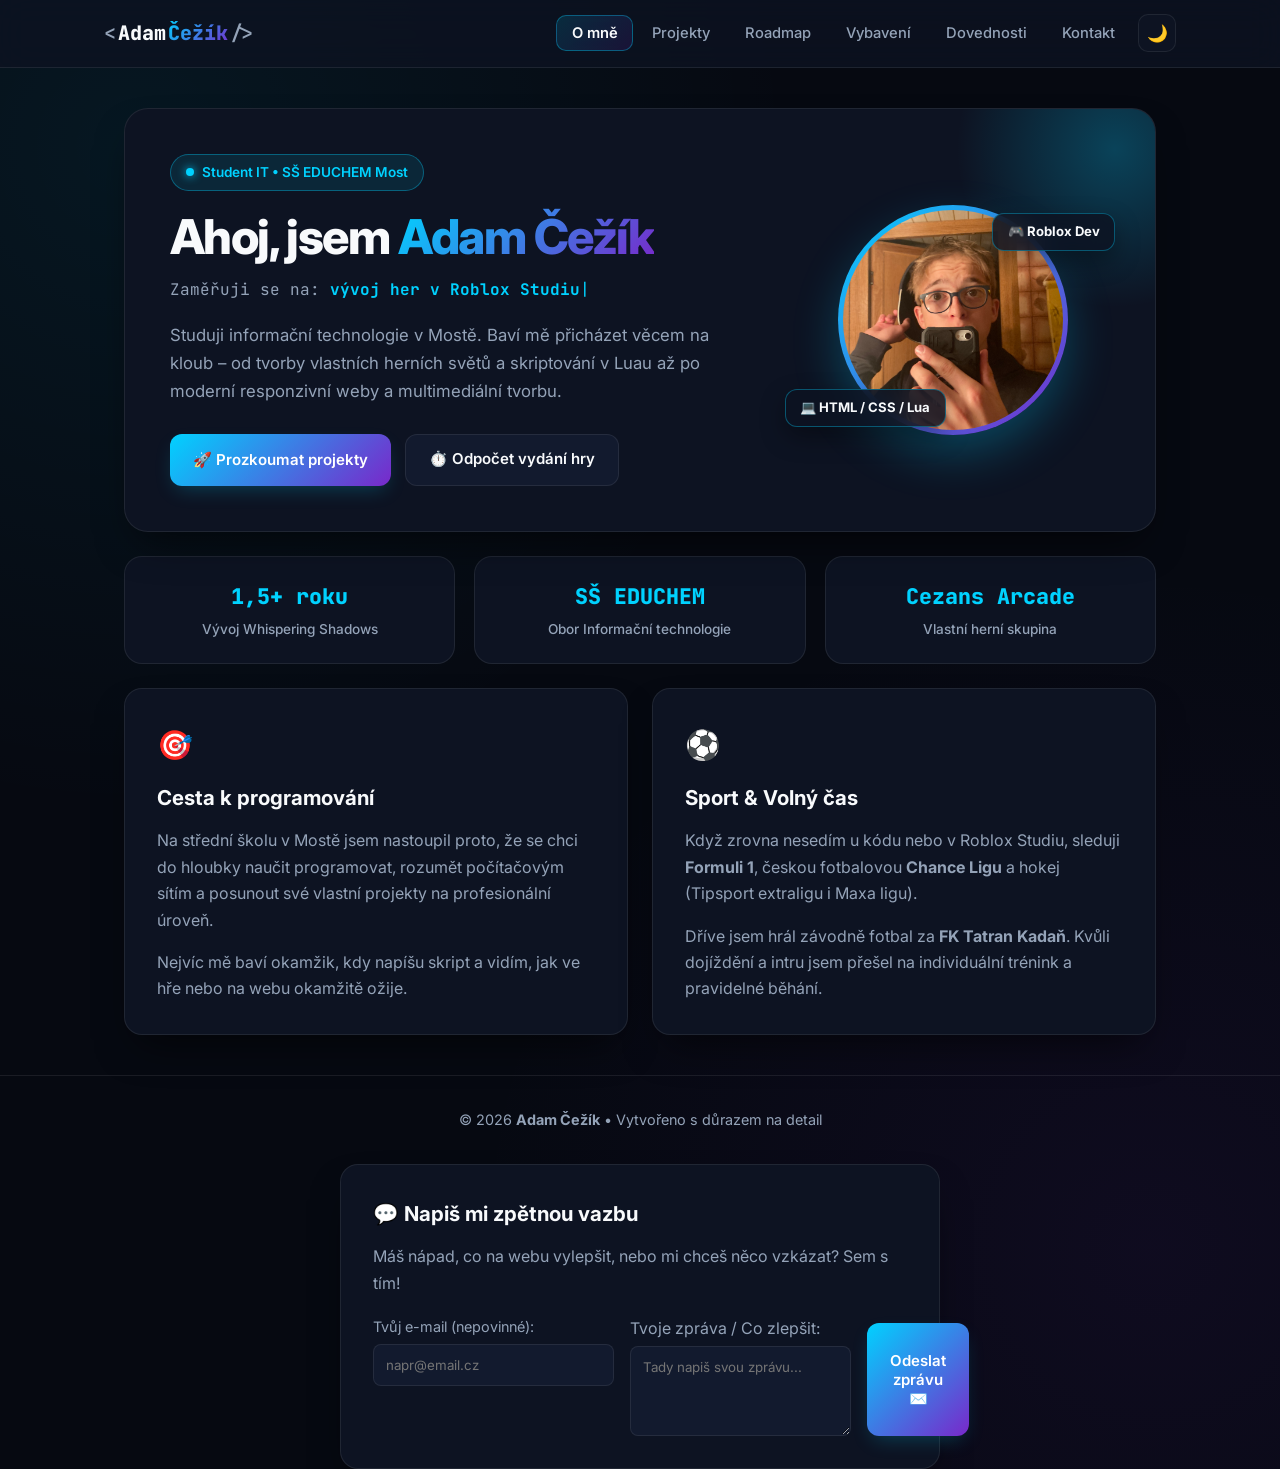
==== index.html @ 4f50b1b7 "nové odkazy v kontakt.html" ====
<!DOCTYPE html>
<html lang="cs">
<head>
    <meta charset="UTF-8">
    <meta name="viewport" content="width=device-width, initial-scale=1.0">
    <title>Adam Čežík | IT & Game Dev Portfolio</title>
    <link rel="stylesheet" href="css/style.css">
</head>
<body data-theme="dark">

    <!-- HORNÍ NAVIGACE -->
    <header class="site-header">
        <div class="nav-container">
            <a href="#" class="brand-logo" onclick="switchTab(event, 'o-mne')">
                <span class="logo-bracket">&lt;</span>Adam<span>Čežík</span><span class="logo-bracket">/&gt;</span>
            </a>

            <div class="nav-controls">
                <ul class="nav-menu" id="navMenu">
                    <li><button class="nav-btn active" onclick="switchTab(event, 'o-mne')">O mně</button></li>
                    <li><button class="nav-btn" onclick="switchTab(event, 'projekty')">Projekty</button></li>
                    <li><button class="nav-btn" onclick="switchTab(event, 'roadmap')">Roadmap</button></li>
                    <li><button class="nav-btn" onclick="switchTab(event, 'vybaveni')">Vybavení</button></li>
                    <li><button class="nav-btn" onclick="switchTab(event, 'co-umim')">Dovednosti</button></li>
                    <li><button class="nav-btn" onclick="switchTab(event, 'kontakt')">Kontakt</button></li>
                </ul>

                <button class="icon-btn" id="themeBtn" onclick="toggleTheme()" title="Přepnout tmavý/světlý režim" aria-label="Přepnout vzhled">🌙</button>
                <button class="icon-btn burger-btn" id="burgerBtn" onclick="toggleMenu()" aria-label="Menu">
                    <span></span>
                    <span></span>
                    <span></span>
                </button>
            </div>
        </div>
    </header>

    <main class="main-wrapper">

        <!-- ==========================================================
             1. ZÁLOŽKA: O MNĚ (HERO + STATISTIKY + BENTO KARTY)
             ========================================================== -->
        <section id="o-mne" class="tab-panel active">
            <div class="hero-card">
                <div class="hero-content">
                    <div class="status-pill">
                        <span class="status-dot"></span>
                        Student IT • SŠ EDUCHEM Most
                    </div>
                    <h1 class="hero-title">Ahoj, jsem <span>Adam Čežík</span></h1>
                    <div class="typewriter-line">
                        Zaměřuji se na: <span id="typewriterText" class="typewriter-highlight">vývoj her v Roblox Studiu</span><span class="cursor">|</span>
                    </div>
                    <p class="hero-desc">
                        Studuji informační technologie v Mostě. Baví mě přicházet věcem na kloub – od tvorby vlastních herních světů a skriptování v Luau až po moderní responzivní weby a multimediální tvorbu.
                    </p>
                    <div class="btn-row">
                        <button class="btn btn-primary" onclick="switchTab(event, 'projekty')">🚀 Prozkoumat projekty</button>
                        <a href="projekty/whispering-shadows.html" class="btn btn-secondary">⏱️ Odpočet vydání hry</a>
                    </div>
                </div>

                <div class="hero-visual">
                    <div class="avatar-ring">
                        <img src="img/me.JPEG" alt="Adam Čežík" class="avatar-img">
                    </div>
                    <div class="floating-badge badge-top">🎮 Roblox Dev</div>
                    <div class="floating-badge badge-bottom">💻 HTML / CSS / Lua</div>
                </div>
            </div>

            <!-- RYCHLÝ PŘEHLED (STATS BAR) -->
            <div class="stats-grid">
                <div class="stat-card">
                    <div class="stat-number">1,5+ roku</div>
                    <div class="stat-label">Vývoj Whispering Shadows</div>
                </div>
                <div class="stat-card">
                    <div class="stat-number">SŠ EDUCHEM</div>
                    <div class="stat-label">Obor Informační technologie</div>
                </div>
                <div class="stat-card">
                    <div class="stat-number">Cezans Arcade</div>
                    <div class="stat-label">Vlastní herní skupina</div>
                </div>
            </div>

            <!-- BENTO SEKCE O MNĚ -->
            <div class="bento-grid">
                <article class="card">
                    <div class="card-icon">🎯</div>
                    <h2 class="card-title">Cesta k programování</h2>
                    <p>Na střední školu v Mostě jsem nastoupil proto, že se chci do hloubky naučit programovat, rozumět počítačovým sítím a posunout své vlastní projekty na profesionální úroveň.</p>
                    <p>Nejvíc mě baví okamžik, kdy napíšu skript a vidím, jak ve hře nebo na webu okamžitě ožije.</p>
                </article>

                <article class="card">
                    <div class="card-icon">⚽</div>
                    <h2 class="card-title">Sport & Volný čas</h2>
                    <p>Když zrovna nesedím u kódu nebo v Roblox Studiu, sleduji <strong>Formuli 1</strong>, českou fotbalovou <strong>Chance Ligu</strong> a hokej (Tipsport extraligu i Maxa ligu).</p>
                    <p>Dříve jsem hrál závodně fotbal za <strong>FK Tatran Kadaň</strong>. Kvůli dojíždění a intru jsem přešel na individuální trénink a pravidelné běhání.</p>
                </article>
            </div>
        </section>

        <!-- ==========================================================
             2. ZÁLOŽKA: PROJEKTY (PORTFOLIO SHOWCASE)
             ========================================================== -->
        <section id="projekty" class="tab-panel">
            <div class="section-header">
                <h1 class="page-title">Moje <span>Projekty</span></h1>
                <p class="section-subtitle">Výběr her, webů a experimentů, na kterých pracuji.</p>
            </div>

            <!-- HLAVNÍ FEATURED PROJEKT -->
            <article class="featured-project-card">
                <div class="featured-info">
                    <div class="tag-list">
                        <span class="tag tag-accent">Hlavní projekt</span>
                        <span class="tag">Roblox Studio</span>
                        <span class="tag">Luau</span>
                        <span class="tag">Atmosférická / Horor</span>
                    </div>
                    <h2 class="featured-title">Whispering Shadows</h2>
                    <p>Moje nejrozsáhlejší hra, kterou buduji od základů v Roblox Studiu už přes rok a půl. Projekt je zaměřený na temnou atmosféru, propracované prostředí a vlastní herní mechaniky.</p>
                    <p>Hra vyjde pod mou komunitní skupinou <strong>Cezans Arcade CZE</strong>. Na detailní stránce najdeš živý nádražní odpočet do vydání a ukázky ze zákulisí vývoje.</p>
                    <div class="btn-row">
                        <a href="projekty/whispering-shadows.html" class="btn btn-primary">Otevřít stránku projektu & odpočet</a>
                        <a href="https://www.roblox.com/games/84645137788989/Whispering-Shadows" target="_blank" class="btn btn-secondary">Zobrazit na Robloxu ↗</a>
                    </div>
                </div>
                <div class="featured-media">
                    <img src="img/script.png" alt="Ukázka kódu ze hry Whispering Shadows" class="featured-img">
                    <span class="media-caption">Ukázka herního skriptu ze studia</span>
                </div>
            </article>

            <!-- DALŠÍ MENŠÍ PROJEKTY V BENTO MŘÍŽCE -->
            <div class="bento-grid" style="margin-top: 1.5rem;">
                <article class="card">
                    <div class="tag-list">
                        <span class="tag">HTML5</span>
                        <span class="tag">CSS3</span>
                        <span class="tag">JavaScript</span>
                    </div>
                    <h3 class="card-title">Osobní webové portfolio</h3>
                    <p>Tento web, který si právě prohlížíš. Navržený a nakódovaný ve VS Code s podporou tmavého/světlého režimu, 3D split-flap odpočtem a plnou responzivitou pro mobily.</p>
                </article>

                <article class="card card-dashed">
                    <div class="card-icon">🛠️</div>
                    <h3 class="card-title">Další projekt se připravuje</h3>
                    <p>Během studia na SŠ EDUCHEM sem budou přibývat další školní i vlastní aplikace, weby a herní prototypy.</p>
                </article>
            </div>
        </section>

        <!-- ==========================================================
             3. ZÁLOŽKA: ROADMAP (VIZUÁLNÍ ČASOVÁ OSA)
             ========================================================== -->
        <section id="roadmap" class="tab-panel">
            <div class="section-header">
                <h1 class="page-title">Plány vývoje <span>(Roadmap)</span></h1>
                <p class="section-subtitle">Cesta od prvního nápadu až po plné vydání hry Whispering Shadows.</p>
            </div>

            <div class="timeline">
                <div class="timeline-item done">
                    <div class="timeline-marker">✓</div>
                    <div class="timeline-content card">
                        <span class="timeline-badge badge-done">Dokončeno</span>
                        <h3>Fáze 1: Základy světa a atmosféra</h3>
                        <p>Návrh herní mapy, základní osvětlení, zvuková kulisa a první hratelný prototyp prostředí v Roblox Studiu.</p>
                    </div>
                </div>

                <div class="timeline-item active">
                    <div class="timeline-marker">●</div>
                    <div class="timeline-content card">
                        <span class="timeline-badge badge-progress">Právě probíhá</span>
                        <h3>Fáze 2: Skriptování mechanik a optimalizace</h3>
                        <p>Tvorba interaktivních prvků v jazyce Luau, oprava chyb, optimalizace modelů a ladění plynulosti hry pro různé sestavy.</p>
                    </div>
                </div>

                <div class="timeline-item upcoming">
                    <div class="timeline-marker">3</div>
                    <div class="timeline-content card">
                        <span class="timeline-badge badge-upcoming">Plánováno</span>
                        <h3>Fáze 3: Beta testování a nové lokace</h3>
                        <p>Rozšíření mapy, vylepšení uživatelského rozhraní (GUI) ve hře a uzavřené testování s prvními hráči ze skupiny.</p>
                    </div>
                </div>

                <div class="timeline-item upcoming">
                    <div class="timeline-marker">4</div>
                    <div class="timeline-content card">
                        <span class="timeline-badge badge-upcoming">Cíl během studia</span>
                        <h3>Fáze 4: Oficiální vydání v Cezans Arcade CZE</h3>
                        <p>Plné spuštění hry pro veřejnost pod komunitní skupinou Cezans Arcade CZE a následné pravidelné aktualizace.</p>
                    </div>
                </div>
            </div>
        </section>

        <!-- ==========================================================
             4. ZÁLOŽKA: VYBAVENÍ (HARDWARE & STUDIO SETUP)
             ========================================================== -->
        <section id="vybaveni" class="tab-panel">
            <div class="section-header">
                <h1 class="page-title">Moje <span>Vybavení</span></h1>
                <p class="section-subtitle">Hardware a technika, na které programuji, hraji a tvořím obsah.</p>
            </div>

            <div class="bento-grid">
                <article class="card">
                    <div class="card-icon">🖥️</div>
                    <h2 class="card-title">Hlavní pracovní & herní PC</h2>
                    <ul class="spec-list">
                        <li><span>Procesor:</span> <strong>AMD Ryzen</strong></li>
                        <li><span>Základní deska:</span> <strong>ASUS TUF GAMING</strong></li>
                        <li><span>Grafická karta:</span> <strong>NVIDIA GeForce RTX</strong></li>
                        <li><span>Operační systém:</span> <strong>Windows 11</strong></li>
                    </ul>
                </article>

                <article class="card">
                    <div class="card-icon">⌨️</div>
                    <h2 class="card-title">Vývojářské prostředí</h2>
                    <ul class="spec-list">
                        <li><span>Tvorba her:</span> <strong>Roblox Studio</strong></li>
                        <li><span>Kódování webů:</span> <strong>Visual Studio Code</strong></li>
                        <li><span>Skriptování:</span> <strong>Luau / HTML / CSS / JS</strong></li>
                        <li><span>Verzování & Hosting:</span> <strong>GitHub / Netlify</strong></li>
                    </ul>
                </article>

                <article class="card">
                    <div class="card-icon">🎥</div>
                    <h2 class="card-title">Kamera & Stabilizace</h2>
                    <ul class="spec-list">
                        <li><span>Akční kamera:</span> <strong>DJI Osmo Action 4</strong></li>
                        <li><span>Gimbal:</span> <strong>FeiyuSCORP Mini 3 Pro</strong></li>
                        <li><span>Využití:</span> <strong>Vlogy, unboxings & venkovní záběry</strong></li>
                    </ul>
                </article>

                <article class="card">
                    <div class="card-icon">🎙️</div>
                    <h2 class="card-title">Audio & Streaming</h2>
                    <ul class="spec-list">
                        <li><span>Mikrofon:</span> <strong>Fifine AM8 (XLR / USB)</strong></li>
                        <li><span>Audio mixér:</span> <strong>Fifine AmpliGame SC3</strong></li>
                        <li><span>Software:</span> <strong>OBS Studio</strong></li>
                    </ul>
                </article>
            </div>
        </section>

        <!-- ==========================================================
             5. ZÁLOŽKA: DOVEDNOSTI (PROGRESS BARS + UKÁZKA KÓDU)
             ========================================================== -->
        <section id="co-umim" class="tab-panel">
            <div class="section-header">
                <h1 class="page-title">Co <span>umím & studuji</span></h1>
                <p class="section-subtitle">Technologie a nástroje, se kterými pracuji a v nichž se každý den zlepšuji.</p>
            </div>

            <div class="bento-grid">
                <article class="card">
                    <h2 class="card-title">Technický přehled</h2>
                    
                    <div class="skill-item">
                        <div class="skill-header">
                            <span>Roblox Studio (Level Design & Stavba)</span>
                            <span>75 %</span>
                        </div>
                        <div class="skill-bar"><div class="skill-fill" style="width: 75%;"></div></div>
                    </div>

                    <div class="skill-item">
                        <div class="skill-header">
                            <span>HTML5 & Responzivní CSS3</span>
                            <span>65 %</span>
                        </div>
                        <div class="skill-bar"><div class="skill-fill" style="width: 65%;"></div></div>
                    </div>

                    <div class="skill-item">
                        <div class="skill-header">
                            <span>Roblox Luau Scripting</span>
                            <span>45 %</span>
                        </div>
                        <div class="skill-bar"><div class="skill-fill" style="width: 45%;"></div></div>
                    </div>

                    <div class="skill-item">
                        <div class="skill-header">
                            <span>Střih videa & OBS Studio</span>
                            <span>70 %</span>
                        </div>
                        <div class="skill-bar"><div class="skill-fill" style="width: 70%;"></div></div>
                    </div>
                </article>

                <article class="card">
                    <h2 class="card-title">Ukázka z praxe: Skriptování v Lua</h2>
                    <p>V Roblox Studiu vytvářím interaktivní objekty – například skript na detekci dotyku hráče s nebezpečnou zónou:</p>
                    <img src="img/script.png" alt="Ukázka Lua skriptu v Roblox Studiu" class="code-preview">
                    <p>Když narazím na složitější logiku, nebojím se využít AI jako mentora, rozebrat si řešení řádek po řádku a pochopit, jak kód skutečně funguje.</p>
                </article>
            </div>
        </section>

        <!-- ==========================================================
             6. ZÁLOŽKA: KONTAKT & KOMUNITA
             ========================================================== -->
        <section id="kontakt" class="tab-panel">
            <div class="section-header">
                <h1 class="page-title">Kontakt & <span>Odkazy</span></h1>
                <p class="section-subtitle">Chceš sledovat vývoj mých her nebo se na něco zeptat? Ozvi se!</p>
            </div>

            <div class="bento-grid">
                <article class="card">
                    <div class="card-icon">🎮</div>
                    <h2 class="card-title">Cezans Arcade CZE</h2>
                    <p>Moje oficiální komunitní skupina na Robloxu, kde sdílím novinky z vývoje a připravuji vydání Whispering Shadows.</p>
                    <div class="btn-row">
                        <a href="https://www.roblox.com/communities/14502901/Cezans-Arcade-CZE#!/about" target="_blank" class="btn btn-primary">Připojit se ke skupině ↗</a>
                    </div>
                </article>

                <article class="card">
                    <div class="card-icon">🌑</div>
                    <h2 class="card-title">Whispering Shadows</h2>
                    <p>Přímý odkaz na profil hry na Robloxu nebo na detailní stránku s odpočtem vydání.</p>
                    <div class="btn-row">
                        <a href="https://www.roblox.com/games/84645137788989/Whispering-Shadows" target="_blank" class="btn btn-primary">Otevřít hru na Robloxu ↗</a>
                        <a href="projekty/whispering-shadows.html" class="btn btn-secondary">Detail projektu</a>
                    </div>
            <div class="card" style="max-width: 600px; margin: 1.5rem auto; text-align: center;">
                    <h2 class="card-title" style="justify-content: center;">🌐 Moje sociální sítě & Kanály</h2>
                    <p>Sleduj moji tvorbu, streamy a herní komunitu:</p>

                    <!-- Mřížka pro odkazy -->
                   <div style="display: grid; grid-template-columns: repeat(auto-fit, minmax(130px, 1fr)); gap: 0.8rem; margin-top: 1.5rem;">
        
                    <!-- TikTok -->
                   <a href="https://www.tiktok.com/@adamovopracovniucet" target="_blank" class="btn btn-secondary" style="display: flex; align-items: center; justify-content: center; gap: 0.5rem;">
                    🎵 TikTok
                   </a>

                   <!-- Instagram -->
                   <a href="https://www.instagram.com/adam_cezik" target="_blank" class="btn btn-secondary" style="display: flex; align-items: center; justify-content: center; gap: 0.5rem;">
                   📸 Instagram
                   </a>

                  <!-- YouTube -->
                  <a href="https://www.youtube.com/@CezanCZ" target="_blank" class="btn btn-secondary" style="display: flex; align-items: center; justify-content: center; gap: 0.5rem;">
                  ▶️ YouTube
                  </a>

                  <!-- Discord -->
                  <a href="https://discord.gg/dNMtFqWCT" target="_blank" class="btn btn-secondary" style="display: flex; align-items: center; justify-content: center; gap: 0.5rem;">
            💬 Discord
        </a>

                </div>
                </div>
                </article>
            </div>
        </section>

    </main>

    <footer class="site-footer">
        <div class="footer-inner">
            <p>&copy; 2026 <strong>Adam Čežík</strong> • Vytvořeno s důrazem na detail</p>
        </div>
    </footer>

    <script>
        // 1. PŘEPÍNÁNÍ ZÁLOŽEK
        function switchTab(event, panelId) {
            if (event) event.preventDefault();

            document.querySelectorAll('.tab-panel').forEach(panel => panel.classList.remove('active'));
            document.querySelectorAll('.nav-btn').forEach(btn => btn.classList.remove('active'));

            const targetPanel = document.getElementById(panelId);
            if (targetPanel) targetPanel.classList.add('active');

            const activeBtn = document.querySelector(`.nav-btn[onclick*="'${panelId}'"]`);
            if (activeBtn) activeBtn.classList.add('active');

            document.getElementById('navMenu').classList.remove('open');
            window.scrollTo({ top: 0, behavior: 'smooth' });
        }

        // 2. MOBILNÍ MENU
        function toggleMenu() {
            document.getElementById('navMenu').classList.toggle('open');
        }

        // 3. PŘEPÍNAČ TÉMATU (DARK / LIGHT)
        function toggleTheme() {
            const isLight = document.body.getAttribute('data-theme') === 'light';
            const nextTheme = isLight ? 'dark' : 'light';
            document.body.setAttribute('data-theme', nextTheme);
            document.getElementById('themeBtn').textContent = nextTheme === 'light' ? '☀️' : '🌙';
            localStorage.setItem('portfolio_theme', nextTheme);
        }

        window.addEventListener('DOMContentLoaded', () => {
            const saved = localStorage.getItem('portfolio_theme');
            if (saved === 'light') {
                document.body.setAttribute('data-theme', 'light');
                document.getElementById('themeBtn').textContent = '☀️';
            }
        });

        // 4. EFEKT PSACÍHO STROJE V ÚVODNÍ SEKCI
        const roles = [
            "vývoj her v Roblox Studiu",
            "skriptování v jazyce Luau",
            "tvorbu responzivních webů",
            "studium IT na SŠ EDUCHEM"
        ];
        let roleIndex = 0;
        let charIndex = roles[0].length;
        let isDeleting = true;

        function runTypewriter() {
            const target = document.getElementById('typewriterText');
            if (!target) return;

            const currentWord = roles[roleIndex];

            if (isDeleting) {
                charIndex--;
                target.textContent = currentWord.substring(0, charIndex);
            } else {
                charIndex++;
                target.textContent = currentWord.substring(0, charIndex);
            }

            let speed = isDeleting ? 40 : 75;

            if (!isDeleting && charIndex === currentWord.length) {
                speed = 2000;
                isDeleting = true;
            } else if (isDeleting && charIndex === 0) {
                isDeleting = false;
                roleIndex = (roleIndex + 1) % roles.length;
                speed = 400;
            }

            setTimeout(runTypewriter, speed);
        }

        setTimeout(runTypewriter, 2200);
    </script>


<div class="card" style="max-width: 600px; margin: 0 auto;">
    <h2 class="card-title">💬 Napiš mi zpětnou vazbu</h2>
    <p>Máš nápad, co na webu vylepšit, nebo mi chceš něco vzkázat? Sem s tím!</p>
    
    <!-- Zde si pak nahradíš URL za svůj kód z Formspree -->
    <form action="https://formspree.io/f/TVŮJ_KÓD_ZDE" method="POST" style="display: flex; flexDirection: column; gap: 1rem; margin-top: 1.2rem;">
        
        <div style="display: flex; flex-direction: column; text-align: left; gap: 0.3rem;">
            <label for="email" style="font-size: 0.9rem; color: var(--text-muted);">Tvůj e-mail (nepovinné):</label>
            <input type="email" name="email" placeholder="napr@email.cz" style="padding: 0.75rem; border-radius: 8px; background: var(--bg-surface-2); border: 1px solid var(--border-subtle); color: var(--text-main); font-family: inherit;">
        </div>

        <div style="display: flex; flex-direction: column; text-align: left; gap: 0.3rem;">
            <label for="message" style="font-size: 1rem; color: var(--text-muted);">Tvoje zpráva / Co zlepšit:</label>
            <textarea name="message" rows="4" required placeholder="Tady napiš svou zprávu..." style="padding: 0.75rem; border-radius: 8px; background: var(--bg-surface-2); border: 1px solid var(--border-subtle); color: var(--text-main); font-family: inherit; resize: vertical;"></textarea>
        </div>

        <button type="submit" class="btn btn-primary" style="width: 100%; margin-top: 0.5rem;">Odeslat zprávu ✉️</button>
    </form>
</div>
</body>
</html>
---- css/style.css ----
@import url('https://fonts.googleapis.com/css2?family=Inter:wght@400;500;600;700;800&family=JetBrains+Mono:wght@600;700;800&display=swap');

:root {
    --bg-base: #060911;
    --bg-surface: #0d1322;
    --bg-surface-2: #121a2e;
    --bg-glass: rgba(13, 19, 34, 0.82);
    --text-main: #f8fafc;
    --text-muted: #94a3b8;
    --accent-primary: #00d2ff;
    --accent-secondary: #7928ca;
    --accent-glow: rgba(0, 210, 255, 0.25);
    --border-subtle: rgba(255, 255, 255, 0.08);
    --border-accent: rgba(0, 210, 255, 0.35);
    --flap-bg: #080c16;
    --flap-top: #0e1526;
    --radius-xl: 24px;
    --radius-lg: 18px;
    --radius-md: 12px;
    --shadow-card: 0 20px 40px -15px rgba(0, 0, 0, 0.65);
}

[data-theme="light"] {
    --bg-base: #f1f5f9;
    --bg-surface: #ffffff;
    --bg-surface-2: #f8fafc;
    --bg-glass: rgba(255, 255, 255, 0.88);
    --text-main: #0f172a;
    --text-muted: #475569;
    --accent-primary: #0284c7;
    --accent-secondary: #6d28d9;
    --accent-glow: rgba(2, 132, 199, 0.16);
    --border-subtle: rgba(15, 23, 42, 0.09);
    --border-accent: rgba(2, 132, 199, 0.35);
    --flap-bg: #1e293b;
    --flap-top: #0f172a;
    --shadow-card: 0 15px 35px -10px rgba(15, 23, 42, 0.08);
}

*, *::before, *::after {
    box-sizing: border-box;
    margin: 0;
    padding: 0;
}

html, body {
    max-width: 100%;
    overflow-x: hidden;
    scroll-behavior: smooth;
}

body {
    font-family: 'Inter', -apple-system, BlinkMacSystemFont, sans-serif;
    background-color: var(--bg-base);
    background-image:
        radial-gradient(circle at 10% 10%, rgba(0, 210, 255, 0.07) 0%, transparent 38%),
        radial-gradient(circle at 90% 85%, rgba(121, 40, 202, 0.08) 0%, transparent 40%);
    color: var(--text-main);
    line-height: 1.65;
    min-height: 100vh;
    display: flex;
    flex-direction: column;
    transition: background-color 0.3s ease, color 0.3s ease;
}

/* ==========================================================
   NAVIGACE
   ========================================================== */
.site-header {
    position: sticky;
    top: 0;
    z-index: 1000;
    background: var(--bg-glass);
    backdrop-filter: blur(16px);
    -webkit-backdrop-filter: blur(16px);
    border-bottom: 1px solid var(--border-subtle);
}

.nav-container {
    max-width: 1120px;
    margin: 0 auto;
    padding: 0.9rem 1.5rem;
    display: flex;
    align-items: center;
    justify-content: space-between;
}

.brand-logo {
    font-family: 'JetBrains Mono', monospace;
    font-size: 1.25rem;
    font-weight: 800;
    color: var(--text-main);
    text-decoration: none;
    display: flex;
    align-items: center;
    gap: 2px;
}

.logo-bracket {
    color: var(--text-muted);
    font-weight: 600;
}

.brand-logo span:not(.logo-bracket) {
    background: linear-gradient(135deg, var(--accent-primary), var(--accent-secondary));
    -webkit-background-clip: text;
    -webkit-text-fill-color: transparent;
}

.nav-controls {
    display: flex;
    align-items: center;
    gap: 0.5rem;
}

.nav-menu {
    display: flex;
    list-style: none;
    gap: 0.25rem;
}

.nav-btn {
    background: transparent;
    border: 1px solid transparent;
    color: var(--text-muted);
    font-family: inherit;
    font-size: 0.92rem;
    font-weight: 500;
    padding: 0.5rem 0.9rem;
    border-radius: 10px;
    cursor: pointer;
    text-decoration: none;
    transition: all 0.2s ease;
}

.nav-btn:hover {
    color: var(--text-main);
    background: rgba(128, 128, 128, 0.08);
}

.nav-btn.active {
    color: var(--text-main);
    background: linear-gradient(135deg, rgba(0, 210, 255, 0.14), rgba(121, 40, 202, 0.14));
    border-color: var(--border-accent);
    font-weight: 600;
}

.icon-btn {
    background: var(--bg-surface);
    border: 1px solid var(--border-subtle);
    color: var(--text-main);
    width: 38px;
    height: 38px;
    border-radius: 10px;
    display: inline-flex;
    align-items: center;
    justify-content: center;
    cursor: pointer;
    font-size: 1.05rem;
    transition: all 0.2s ease;
}

.icon-btn:hover {
    border-color: var(--border-accent);
    transform: translateY(-1px);
}

.burger-btn {
    display: none;
    flex-direction: column;
    gap: 4px;
}

.burger-btn span {
    width: 18px;
    height: 2px;
    background: var(--text-main);
    border-radius: 2px;
}

/* ==========================================================
   HLAVNÍ KONTEJNER A ZÁLOŽKY
   ========================================================== */
.main-wrapper {
    max-width: 1080px;
    width: 100%;
    margin: 2.5rem auto;
    padding: 0 1.5rem;
    flex: 1;
}

.tab-panel {
    display: none;
    animation: panelEnter 0.35s cubic-bezier(0.16, 1, 0.3, 1);
}

.tab-panel.active {
    display: block;
}

@keyframes panelEnter {
    from { opacity: 0; transform: translateY(12px); }
    to { opacity: 1; transform: translateY(0); }
}

.section-header {
    margin-bottom: 2rem;
}

.page-title {
    font-size: clamp(2rem, 5vw, 2.75rem);
    font-weight: 800;
    letter-spacing: -0.03em;
    line-height: 1.15;
    margin-bottom: 0.4rem;
}

.page-title span {
    background: linear-gradient(135deg, var(--accent-primary), var(--accent-secondary));
    -webkit-background-clip: text;
    -webkit-text-fill-color: transparent;
}

.section-subtitle {
    color: var(--text-muted);
    font-size: 1.05rem;
}

/* ==========================================================
   HERO KARTA (ÚVOD)
   ========================================================== */
.hero-card {
    background: var(--bg-surface);
    border: 1px solid var(--border-subtle);
    border-radius: var(--radius-xl);
    padding: 2.8rem;
    box-shadow: var(--shadow-card);
    display: grid;
    grid-template-columns: 1.3fr 0.7fr;
    gap: 2.5rem;
    align-items: center;
    margin-bottom: 1.5rem;
    position: relative;
    overflow: hidden;
}

.hero-card::before {
    content: '';
    position: absolute;
    top: -120px;
    right: -120px;
    width: 320px;
    height: 320px;
    background: radial-gradient(circle, var(--accent-glow) 0%, transparent 70%);
    pointer-events: none;
}

.status-pill {
    display: inline-flex;
    align-items: center;
    gap: 0.5rem;
    padding: 0.4rem 0.95rem;
    border-radius: 99px;
    background: rgba(0, 210, 255, 0.1);
    border: 1px solid var(--border-accent);
    color: var(--accent-primary);
    font-size: 0.85rem;
    font-weight: 600;
    margin-bottom: 1.2rem;
}

.status-dot {
    width: 8px;
    height: 8px;
    border-radius: 50%;
    background: var(--accent-primary);
    box-shadow: 0 0 10px var(--accent-primary);
    animation: pulseDot 2s infinite;
}

@keyframes pulseDot {
    0%, 100% { transform: scale(1); opacity: 1; }
    50% { transform: scale(1.35); opacity: 0.6; }
}

.hero-title {
    font-size: clamp(2.1rem, 5vw, 3rem);
    font-weight: 800;
    letter-spacing: -0.03em;
    line-height: 1.12;
    margin-bottom: 0.8rem;
}

.hero-title span {
    background: linear-gradient(135deg, var(--accent-primary), var(--accent-secondary));
    -webkit-background-clip: text;
    -webkit-text-fill-color: transparent;
}

.typewriter-line {
    font-family: 'JetBrains Mono', monospace;
    font-size: 1rem;
    color: var(--text-muted);
    margin-bottom: 1.2rem;
    min-height: 1.6em;
}

.typewriter-highlight {
    color: var(--accent-primary);
    font-weight: 700;
}

.cursor {
    color: var(--accent-primary);
    animation: blinkCursor 0.8s infinite;
}

@keyframes blinkCursor {
    0%, 100% { opacity: 1; }
    50% { opacity: 0; }
}

.hero-desc {
    color: var(--text-muted);
    font-size: 1.05rem;
    margin-bottom: 1.8rem;
}

.hero-visual {
    position: relative;
    display: flex;
    justify-content: center;
    align-items: center;
}

.avatar-ring {
    width: 230px;
    height: 230px;
    border-radius: 50%;
    padding: 5px;
    background: linear-gradient(135deg, var(--accent-primary), var(--accent-secondary));
    box-shadow: 0 20px 45px var(--accent-glow);
}

.avatar-img {
    width: 100%;
    height: 100%;
    object-fit: cover;
    border-radius: 50%;
    display: block;
    background: var(--bg-surface);
}

.floating-badge {
    position: absolute;
    background: var(--bg-glass);
    backdrop-filter: blur(12px);
    border: 1px solid var(--border-accent);
    color: var(--text-main);
    padding: 0.45rem 0.9rem;
    border-radius: 12px;
    font-size: 0.82rem;
    font-weight: 700;
    box-shadow: 0 10px 25px rgba(0, 0, 0, 0.35);
    white-space: nowrap;
}

.badge-top {
    top: 8px;
    right: -5px;
}

.badge-bottom {
    bottom: 8px;
    left: -10px;
}

/* ==========================================================
   STATS BAR
   ========================================================== */
.stats-grid {
    display: grid;
    grid-template-columns: repeat(3, 1fr);
    gap: 1.2rem;
    margin-bottom: 1.5rem;
}

.stat-card {
    background: var(--bg-surface);
    border: 1px solid var(--border-subtle);
    border-radius: var(--radius-lg);
    padding: 1.4rem;
    text-align: center;
    transition: transform 0.2s ease, border-color 0.2s ease;
}

.stat-card:hover {
    transform: translateY(-3px);
    border-color: var(--border-accent);
}

.stat-number {
    font-family: 'JetBrains Mono', monospace;
    font-size: 1.35rem;
    font-weight: 800;
    color: var(--accent-primary);
    margin-bottom: 0.2rem;
}

.stat-label {
    font-size: 0.85rem;
    color: var(--text-muted);
    font-weight: 500;
}

/* ==========================================================
   BENTO KARTY A PROJEKTY
   ========================================================== */
.bento-grid {
    display: grid;
    grid-template-columns: repeat(auto-fit, minmax(300px, 1fr));
    gap: 1.5rem;
}

.card {
    background: var(--bg-surface);
    border: 1px solid var(--border-subtle);
    border-radius: var(--radius-lg);
    padding: 2rem;
    box-shadow: var(--shadow-card);
    transition: transform 0.25s ease, border-color 0.25s ease;
}

.card:hover {
    border-color: var(--border-accent);
}

.card-dashed {
    border-style: dashed;
    background: transparent;
    box-shadow: none;
    display: flex;
    flex-direction: column;
    justify-content: center;
}

.card-icon {
    font-size: 1.8rem;
    margin-bottom: 0.8rem;
}

.card-title {
    font-size: 1.28rem;
    font-weight: 700;
    margin-bottom: 0.8rem;
}

.card p {
    color: var(--text-muted);
    margin-bottom: 1rem;
}

.card p:last-child {
    margin-bottom: 0;
}

/* FEATURED PROJEKT */
.featured-project-card {
    background: var(--bg-surface);
    border: 1px solid var(--border-accent);
    border-radius: var(--radius-xl);
    padding: 2.2rem;
    box-shadow: var(--shadow-card);
    display: grid;
    grid-template-columns: 1.2fr 0.8fr;
    gap: 2rem;
    align-items: center;
}

.featured-title {
    font-size: 1.8rem;
    font-weight: 800;
    margin-bottom: 0.9rem;
}

.featured-info p {
    color: var(--text-muted);
    margin-bottom: 1rem;
}

.featured-media {
    text-align: center;
}

.featured-img, .code-preview {
    width: 100%;
    border-radius: var(--radius-md);
    border: 1px solid var(--border-subtle);
    display: block;
    margin: 0.8rem 0;
}

.media-caption {
    font-size: 0.8rem;
    color: var(--text-muted);
}

/* ŠTÍTKY (TAGS) */
.tag-list {
    display: flex;
    flex-wrap: wrap;
    gap: 0.5rem;
    margin-bottom: 1rem;
}

.tag {
    font-size: 0.78rem;
    font-weight: 600;
    padding: 0.3rem 0.75rem;
    border-radius: 8px;
    background: rgba(128, 128, 128, 0.1);
    color: var(--text-main);
    border: 1px solid var(--border-subtle);
}

.tag-accent {
    background: rgba(0, 210, 255, 0.14);
    color: var(--accent-primary);
    border-color: var(--border-accent);
}

/* ==========================================================
   ROADMAP TIMELINE
   ========================================================== */
.timeline {
    position: relative;
    padding-left: 2.2rem;
    display: flex;
    flex-direction: column;
    gap: 1.5rem;
}

.timeline::before {
    content: '';
    position: absolute;
    top: 0;
    bottom: 0;
    left: 15px;
    width: 2px;
    background: var(--border-subtle);
}

.timeline-item {
    position: relative;
}

.timeline-marker {
    position: absolute;
    left: -2.2rem;
    top: 1.5rem;
    width: 32px;
    height: 32px;
    border-radius: 50%;
    background: var(--bg-surface);
    border: 2px solid var(--border-subtle);
    display: flex;
    align-items: center;
    justify-content: center;
    font-size: 0.85rem;
    font-weight: 800;
    z-index: 2;
}

.timeline-item.done .timeline-marker {
    background: var(--accent-primary);
    border-color: var(--accent-primary);
    color: #060911;
}

.timeline-item.active .timeline-marker {
    border-color: var(--accent-primary);
    color: var(--accent-primary);
    box-shadow: 0 0 15px var(--accent-glow);
}

.timeline-badge {
    display: inline-block;
    font-size: 0.75rem;
    font-weight: 700;
    text-transform: uppercase;
    letter-spacing: 0.8px;
    padding: 0.25rem 0.7rem;
    border-radius: 6px;
    margin-bottom: 0.6rem;
}

.badge-done {
    background: rgba(16, 185, 129, 0.15);
    color: #10b981;
}

.badge-progress {
    background: rgba(0, 210, 255, 0.15);
    color: var(--accent-primary);
}

.badge-upcoming {
    background: rgba(148, 163, 184, 0.15);
    color: var(--text-muted);
}

.timeline-content h3 {
    font-size: 1.15rem;
    margin-bottom: 0.5rem;
}

/* ==========================================================
   VYBAVENÍ SPEC LIST & DOVEDNOSTI PROGRESS BARY
   ========================================================== */
.spec-list {
    list-style: none;
    display: flex;
    flex-direction: column;
    gap: 0.75rem;
}

.spec-list li {
    display: flex;
    justify-content: space-between;
    gap: 1rem;
    padding-bottom: 0.65rem;
    border-bottom: 1px solid var(--border-subtle);
    font-size: 0.95rem;
}

.spec-list li:last-child {
    border-bottom: none;
    padding-bottom: 0;
}

.spec-list span {
    color: var(--text-muted);
}

.skill-item {
    margin-bottom: 1.2rem;
}

.skill-item:last-child {
    margin-bottom: 0;
}

.skill-header {
    display: flex;
    justify-content: space-between;
    font-size: 0.92rem;
    font-weight: 600;
    margin-bottom: 0.45rem;
}

.skill-bar {
    width: 100%;
    height: 10px;
    background: rgba(128, 128, 128, 0.15);
    border-radius: 99px;
    overflow: hidden;
}

.skill-fill {
    height: 100%;
    background: linear-gradient(90deg, var(--accent-primary), var(--accent-secondary));
    border-radius: 99px;
}

/* ==========================================================
   TLAČÍTKA
   ========================================================== */
.btn-row {
    display: flex;
    flex-wrap: wrap;
    gap: 0.85rem;
    margin-top: 1.4rem;
}

.btn {
    display: inline-flex;
    align-items: center;
    justify-content: center;
    gap: 0.5rem;
    padding: 0.78rem 1.45rem;
    border-radius: var(--radius-md);
    font-family: inherit;
    font-size: 0.94rem;
    font-weight: 600;
    text-decoration: none;
    cursor: pointer;
    border: none;
    transition: all 0.2s ease;
}

.btn-primary {
    background: linear-gradient(135deg, var(--accent-primary), var(--accent-secondary));
    color: #ffffff;
    box-shadow: 0 8px 20px -6px var(--accent-glow);
}

.btn-primary:hover {
    transform: translateY(-2px);
    filter: brightness(1.08);
}

.btn-secondary {
    background: var(--bg-surface-2);
    color: var(--text-main);
    border: 1px solid var(--border-subtle);
}

.btn-secondary:hover {
    border-color: var(--border-accent);
}

/* Vylepšené moderní tlačítko zpět */
.back-btn {
    display: inline-flex;
    align-items: center;
    gap: 0.6rem;
    background: rgba(13, 19, 34, 0.85);
    border: 1px solid rgba(0, 210, 255, 0.35);
    color: #ffffff;
    padding: 0.65rem 1.25rem;
    border-radius: 12px;
    font-family: inherit;
    font-size: 0.92rem;
    font-weight: 600;
    text-decoration: none;
    box-shadow: 0 4px 15px rgba(0, 0, 0, 0.3);
    transition: all 0.25s ease;
    margin-bottom: 1.5rem;
}

.back-btn:hover {
    background: rgba(0, 210, 255, 0.15);
    border-color: #00d2ff;
    transform: translateX(-4px);
    box-shadow: 0 6px 20px rgba(0, 210, 255, 0.25);
}

/* ==========================================================
   NÁDRAŽNÍ SPLIT-FLAP ODPOČET
   ========================================================== */
.flap-board {
    background: linear-gradient(160deg, rgba(13, 19, 34, 0.95), rgba(6, 9, 17, 0.98));
    border: 1px solid rgba(0, 210, 255, 0.35);
    border-radius: 18px;
    padding: 2rem 1.5rem;
    margin: 1.8rem 0;
    text-align: center;
    box-shadow: inset 0 1px 0 rgba(255, 255, 255, 0.08), 0 20px 40px rgba(0, 0, 0, 0.45);
}

.flap-board-header {
    font-size: 0.95rem;
    font-weight: 600;
    text-transform: uppercase;
    letter-spacing: 1.5px;
    color: #00d2ff;
    margin-bottom: 1.5rem;
}

.flap-grid {
    display: flex;
    justify-content: center;
    align-items: center;
    gap: 1rem;
}

.flap-unit {
    display: flex;
    flex-direction: column;
    align-items: center;
    gap: 0.6rem;
}

.flap-card {
    position: relative;
    width: 90px;
    height: 98px;
    background: #080c16;
    border-radius: 12px;
    border: 1px solid rgba(255, 255, 255, 0.12);
    box-shadow: 0 10px 25px rgba(0, 0, 0, 0.6);
    perspective: 600px;
    overflow: hidden;
    display: flex;
    align-items: center;
    justify-content: center;
}

.flap-card::before {
    content: '';
    position: absolute;
    top: 0;
    left: 0;
    width: 100%;
    height: 50%;
    background: #0e1526;
    border-bottom: 2px solid #000000;
    z-index: 1;
}

.flap-card::after {
    content: '';
    position: absolute;
    top: calc(50% - 4px);
    left: 0;
    right: 0;
    height: 8px;
    border-left: 4px solid #1e293b;
    border-right: 4px solid #1e293b;
    z-index: 4;
    pointer-events: none;
}

.flap-number {
    position: relative;
    z-index: 2;
    font-family: 'JetBrains Mono', monospace;
    font-size: 2.5rem;
    font-weight: 800;
    color: #ffffff;
    letter-spacing: -1px;
    text-shadow: 0 2px 10px rgba(0, 0, 0, 0.8);
}

.flap-card.tick .flap-number {
    animation: mechanicalFlip 0.45s cubic-bezier(0.34, 1.56, 0.64, 1);
}

.flap-card.tick .flap-sheen {
    animation: sheenSweep 0.45s ease-out;
}

.flap-sheen {
    position: absolute;
    inset: 0;
    background: linear-gradient(180deg, rgba(255, 255, 255, 0.18) 0%, transparent 50%, rgba(0, 0, 0, 0.4) 100%);
    opacity: 0;
    z-index: 3;
    pointer-events: none;
}

@keyframes mechanicalFlip {
    0% { transform: rotateX(-75deg) scaleY(0.85); filter: brightness(0.5); }
    55% { transform: rotateX(12deg) scaleY(1.03); filter: brightness(1.25); }
    100% { transform: rotateX(0deg) scaleY(1); filter: brightness(1); }
}

@keyframes sheenSweep {
    0% { opacity: 1; }
    100% { opacity: 0; }
}

.flap-label {
    font-size: 0.75rem;
    font-weight: 700;
    text-transform: uppercase;
    letter-spacing: 1.5px;
    color: #94a3b8;
}

.flap-colon {
    font-family: 'JetBrains Mono', monospace;
    font-size: 2rem;
    font-weight: 800;
    color: #00d2ff;
    opacity: 0.45;
    margin-bottom: 1.6rem;
}

/* ==========================================================
   PATIČKA
   ========================================================== */
.site-footer {
    text-align: center;
    padding: 2rem 1.5rem;
    border-top: 1px solid var(--border-subtle);
    color: var(--text-muted);
    font-size: 0.9rem;
    margin-top: auto;
}

/* ==========================================================
   RESPONZIVITA (TABLETY A MOBILNÍ TELEFONY)
   ========================================================== */
@media (max-width: 900px) {
    .burger-btn {
        display: inline-flex;
    }

    .nav-menu {
        position: absolute;
        top: 100%;
        left: 0;
        right: 0;
        background: var(--bg-surface);
        border-bottom: 1px solid var(--border-subtle);
        flex-direction: column;
        padding: 1rem 1.5rem;
        gap: 0.4rem;
        box-shadow: 0 20px 30px rgba(0, 0, 0, 0.5);
        display: none;
    }

    .nav-menu.open {
        display: flex;
    }

    .nav-btn {
        width: 100%;
        text-align: left;
        padding: 0.75rem 1rem;
    }

    .hero-card,
    .featured-project-card {
        grid-template-columns: 1fr;
        padding: 1.8rem;
        text-align: center;
    }

    .hero-visual {
        order: -1;
    }

    .avatar-ring {
        width: 175px;
        height: 175px;
    }

    .badge-top {
        right: 10%;
    }

    .badge-bottom {
        left: 10%;
    }

    .tag-list {
        justify-content: center;
    }
}

@media (max-width: 640px) {
    .main-wrapper {
        margin: 1.5rem auto;
        padding: 0 1rem;
    }

    .hero-card,
    .card,
    .featured-project-card {
        padding: 1.4rem;
    }

    .stats-grid {
        grid-template-columns: 1fr;
    }

    .btn-row {
        flex-direction: column;
    }

    .btn {
        width: 100%;
    }

    .spec-list li {
        flex-direction: column;
        gap: 0.2rem;
    }

    .flap-grid {
        display: grid;
        grid-template-columns: repeat(2, 1fr);
        gap: 1rem;
    }

    .flap-colon {
        display: none;
    }

    .flap-card {
        width: 100%;
        height: 82px;
    }

    .flap-number {
        font-size: 2rem;
    }
}
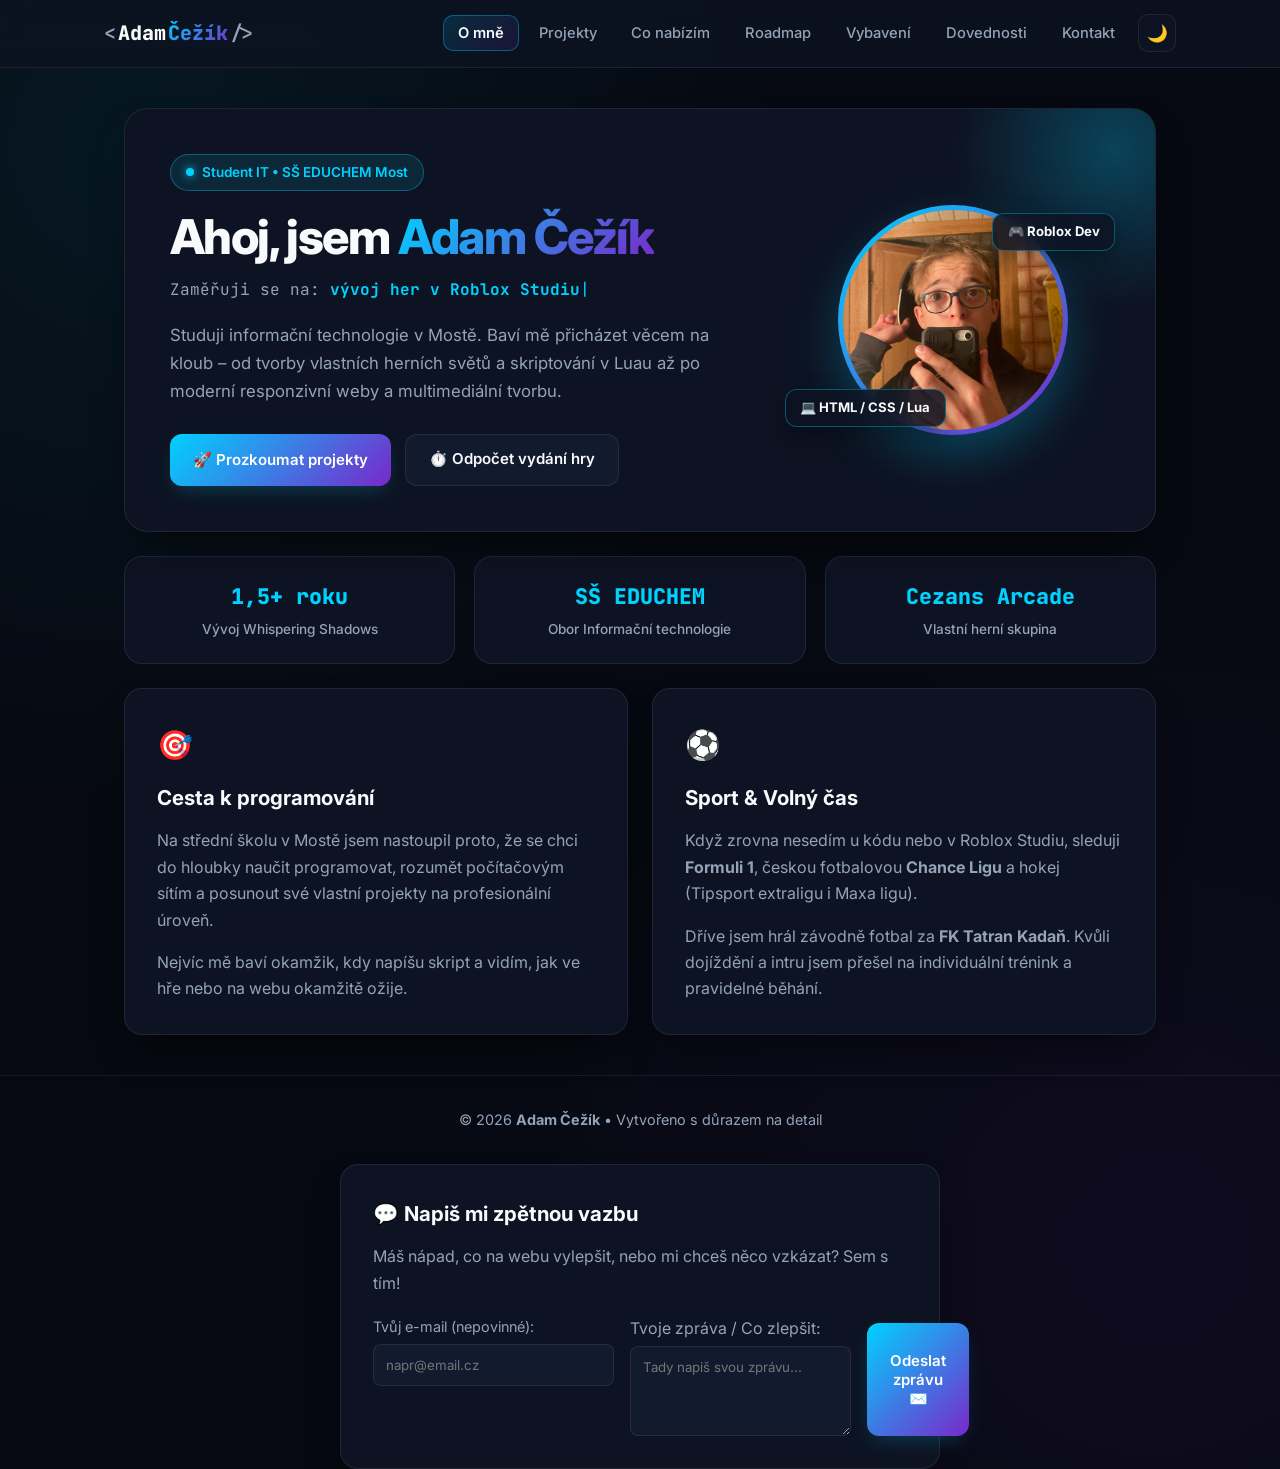
==== commit bef1168d: "update" ====
--- a/index.html
+++ b/index.html
@@ -19,6 +19,7 @@
                 <ul class="nav-menu" id="navMenu">
                     <li><button class="nav-btn active" onclick="switchTab(event, 'o-mne')">O mně</button></li>
                     <li><button class="nav-btn" onclick="switchTab(event, 'projekty')">Projekty</button></li>
+                    <li><button class="nav-btn" onclick="switchTab(event, 'nabidka')">Co nabízím</button></li>
                     <li><button class="nav-btn" onclick="switchTab(event, 'roadmap')">Roadmap</button></li>
                     <li><button class="nav-btn" onclick="switchTab(event, 'vybaveni')">Vybavení</button></li>
                     <li><button class="nav-btn" onclick="switchTab(event, 'co-umim')">Dovednosti</button></li>
@@ -217,9 +218,9 @@
                     <div class="card-icon">🖥️</div>
                     <h2 class="card-title">Hlavní pracovní & herní PC</h2>
                     <ul class="spec-list">
-                        <li><span>Procesor:</span> <strong>AMD Ryzen</strong></li>
+                        <li><span>Procesor:</span> <strong>AMD Ryzen 5 5500</strong></li>
                         <li><span>Základní deska:</span> <strong>ASUS TUF GAMING</strong></li>
-                        <li><span>Grafická karta:</span> <strong>NVIDIA GeForce RTX</strong></li>
+                        <li><span>Grafická karta:</span> <strong>NVIDIA GeForce RTX 3060 ti</strong></li>
                         <li><span>Operační systém:</span> <strong>Windows 11</strong></li>
                     </ul>
                 </article>
@@ -339,7 +340,9 @@
                         <a href="https://www.roblox.com/games/84645137788989/Whispering-Shadows" target="_blank" class="btn btn-primary">Otevřít hru na Robloxu ↗</a>
                         <a href="projekty/whispering-shadows.html" class="btn btn-secondary">Detail projektu</a>
                     </div>
-            <div class="card" style="max-width: 600px; margin: 1.5rem auto; text-align: center;">
+            
+                </div>
+                <div class="card" style="max-width: 600px; margin: 1.5rem auto; text-align: center;">
                     <h2 class="card-title" style="justify-content: center;">🌐 Moje sociální sítě & Kanály</h2>
                     <p>Sleduj moji tvorbu, streamy a herní komunitu:</p>
 
@@ -366,7 +369,6 @@
             💬 Discord
         </a>
 
-                </div>
                 </div>
                 </article>
             </div>
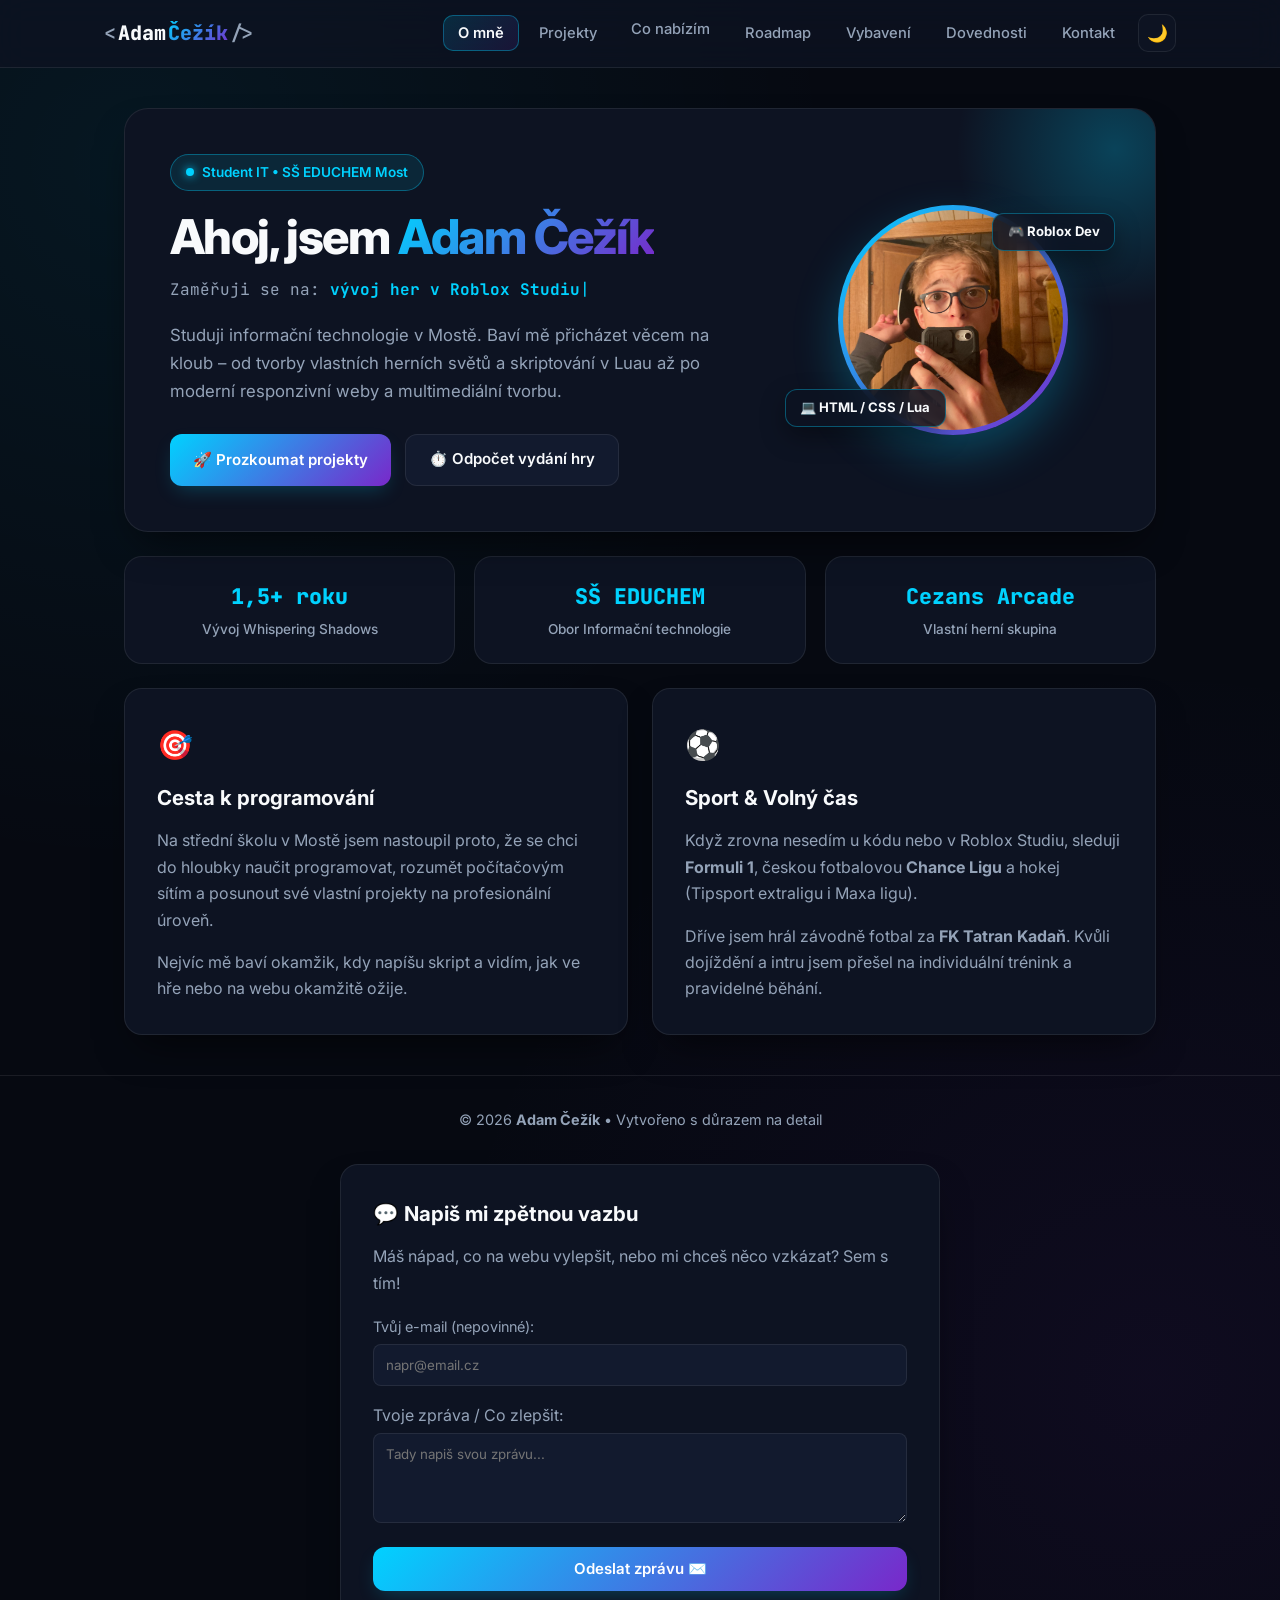
==== commit 071bc403: "další update crashe stranky" ====
--- a/index.html
+++ b/index.html
@@ -19,7 +19,7 @@
                 <ul class="nav-menu" id="navMenu">
                     <li><button class="nav-btn active" onclick="switchTab(event, 'o-mne')">O mně</button></li>
                     <li><button class="nav-btn" onclick="switchTab(event, 'projekty')">Projekty</button></li>
-                    <li><button class="nav-btn" onclick="switchTab(event, 'nabidka')">Co nabízím</button></li>
+                    <li><a class="nav-btn" href="Nabidka.html">Co nabízím</a></li>
                     <li><button class="nav-btn" onclick="switchTab(event, 'roadmap')">Roadmap</button></li>
                     <li><button class="nav-btn" onclick="switchTab(event, 'vybaveni')">Vybavení</button></li>
                     <li><button class="nav-btn" onclick="switchTab(event, 'co-umim')">Dovednosti</button></li>
@@ -27,7 +27,7 @@
                 </ul>
 
                 <button class="icon-btn" id="themeBtn" onclick="toggleTheme()" title="Přepnout tmavý/světlý režim" aria-label="Přepnout vzhled">🌙</button>
-                <button class="icon-btn burger-btn" id="burgerBtn" onclick="toggleMenu()" aria-label="Menu">
+                <button class="icon-btn burger-btn" id="burgerBtn" onclick="toggleMenu(event)" aria-label="Otevřít menu" aria-controls="navMenu" aria-expanded="false">
                     <span></span>
                     <span></span>
                     <span></span>
@@ -397,13 +397,33 @@
             if (activeBtn) activeBtn.classList.add('active');
 
             document.getElementById('navMenu').classList.remove('open');
+            document.getElementById('burgerBtn').setAttribute('aria-expanded', 'false');
+            document.getElementById('burgerBtn').setAttribute('aria-label', 'Otevřít menu');
             window.scrollTo({ top: 0, behavior: 'smooth' });
         }
 
         // 2. MOBILNÍ MENU
-        function toggleMenu() {
-            document.getElementById('navMenu').classList.toggle('open');
+        function toggleMenu(event) {
+            if (event) event.stopPropagation();
+
+            const menu = document.getElementById('navMenu');
+            const burger = document.getElementById('burgerBtn');
+            const isOpen = menu.classList.toggle('open');
+
+            burger.setAttribute('aria-expanded', String(isOpen));
+            burger.setAttribute('aria-label', isOpen ? 'Zavřít menu' : 'Otevřít menu');
         }
+
+        document.addEventListener('click', (event) => {
+            const menu = document.getElementById('navMenu');
+            const burger = document.getElementById('burgerBtn');
+
+            if (!menu.contains(event.target) && !burger.contains(event.target)) {
+                menu.classList.remove('open');
+                burger.setAttribute('aria-expanded', 'false');
+                burger.setAttribute('aria-label', 'Otevřít menu');
+            }
+        });
 
         // 3. PŘEPÍNAČ TÉMATU (DARK / LIGHT)
         function toggleTheme() {
@@ -470,7 +490,7 @@
     <p>Máš nápad, co na webu vylepšit, nebo mi chceš něco vzkázat? Sem s tím!</p>
     
     <!-- Zde si pak nahradíš URL za svůj kód z Formspree -->
-    <form action="https://formspree.io/f/TVŮJ_KÓD_ZDE" method="POST" style="display: flex; flexDirection: column; gap: 1rem; margin-top: 1.2rem;">
+    <form action="https://formspree.io/f/mdegpovq" method="POST" style="display: flex; flex-direction: column; gap: 1rem; margin-top: 1.2rem;">
         
         <div style="display: flex; flex-direction: column; text-align: left; gap: 0.3rem;">
             <label for="email" style="font-size: 0.9rem; color: var(--text-muted);">Tvůj e-mail (nepovinné):</label>
--- a/css/style.css
+++ b/css/style.css
@@ -104,6 +104,7 @@
 .brand-logo span:not(.logo-bracket) {
     background: linear-gradient(135deg, var(--accent-primary), var(--accent-secondary));
     -webkit-background-clip: text;
+    background-clip: text;
     -webkit-text-fill-color: transparent;
 }
 
@@ -218,6 +219,7 @@
 .page-title span {
     background: linear-gradient(135deg, var(--accent-primary), var(--accent-secondary));
     -webkit-background-clip: text;
+    background-clip: text;
     -webkit-text-fill-color: transparent;
 }
 
@@ -294,6 +296,7 @@
 .hero-title span {
     background: linear-gradient(135deg, var(--accent-primary), var(--accent-secondary));
     -webkit-background-clip: text;
+    background-clip: text;
     -webkit-text-fill-color: transparent;
 }
 
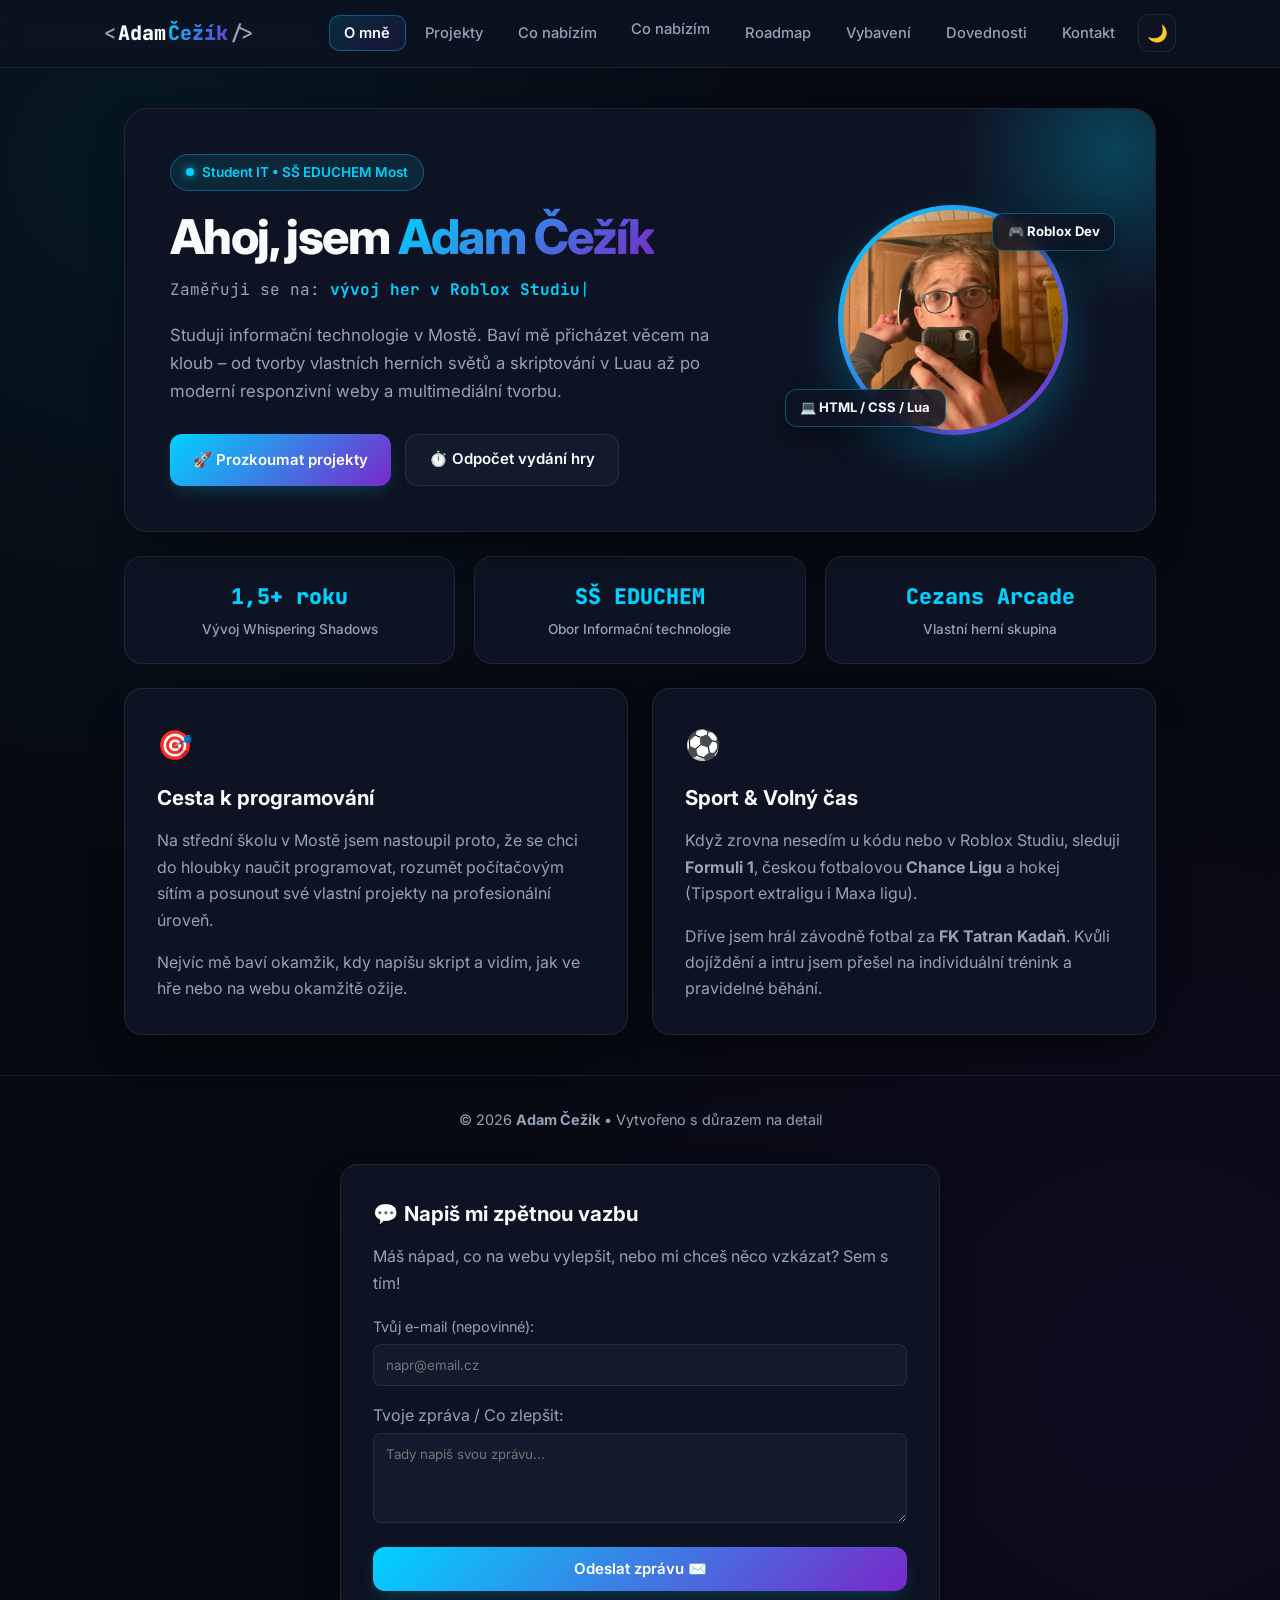
==== commit de1ac833: "updated gui and more in nabidka" ====
--- a/index.html
+++ b/index.html
@@ -19,6 +19,7 @@
                 <ul class="nav-menu" id="navMenu">
                     <li><button class="nav-btn active" onclick="switchTab(event, 'o-mne')">O mně</button></li>
                     <li><button class="nav-btn" onclick="switchTab(event, 'projekty')">Projekty</button></li>
+                     <li><button class="nav-btn" onclick="switchTab(event, 'Nabidka.html')">Co nabízím</button></li>
                     <li><a class="nav-btn" href="Nabidka.html">Co nabízím</a></li>
                     <li><button class="nav-btn" onclick="switchTab(event, 'roadmap')">Roadmap</button></li>
                     <li><button class="nav-btn" onclick="switchTab(event, 'vybaveni')">Vybavení</button></li>
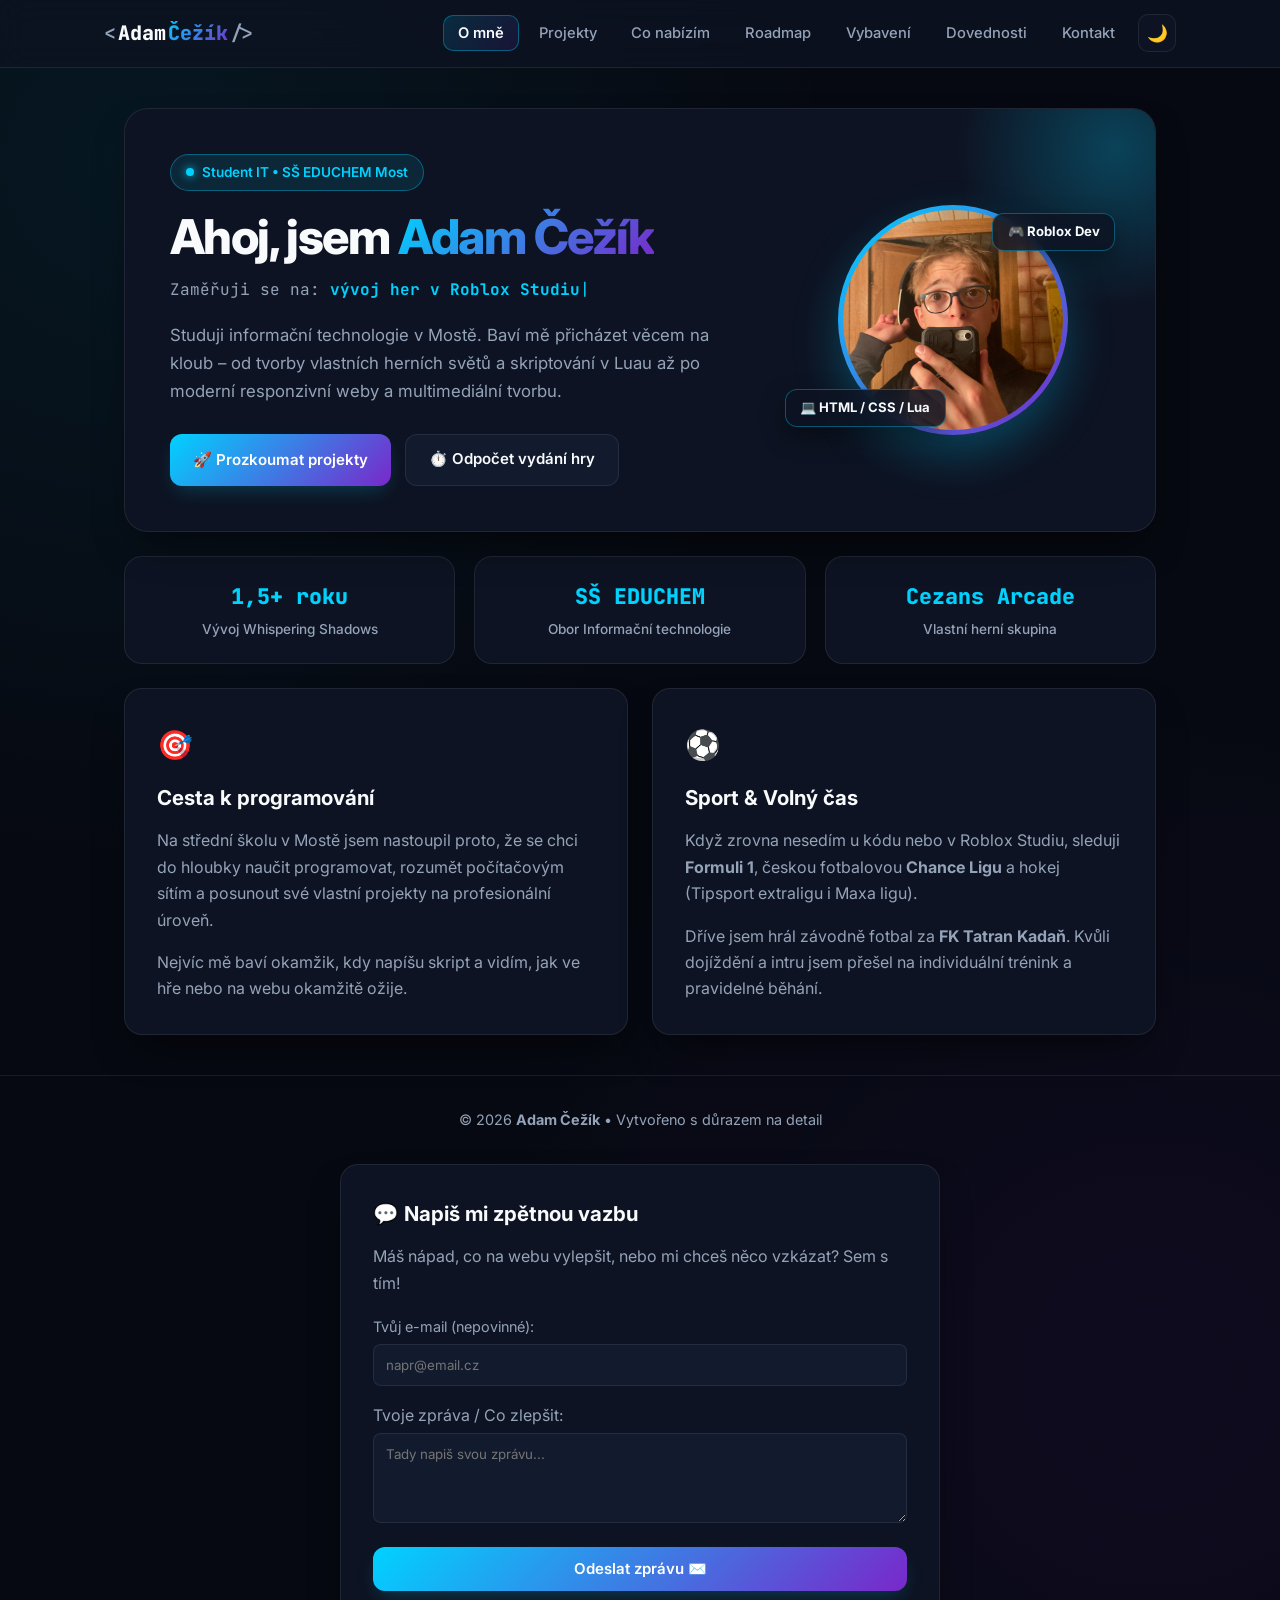
==== commit 915e8b2d: "zkouska noveho tabu" ====
--- a/index.html
+++ b/index.html
@@ -20,7 +20,6 @@
                     <li><button class="nav-btn active" onclick="switchTab(event, 'o-mne')">O mně</button></li>
                     <li><button class="nav-btn" onclick="switchTab(event, 'projekty')">Projekty</button></li>
                      <li><button class="nav-btn" onclick="switchTab(event, 'Nabidka.html')">Co nabízím</button></li>
-                    <li><a class="nav-btn" href="Nabidka.html">Co nabízím</a></li>
                     <li><button class="nav-btn" onclick="switchTab(event, 'roadmap')">Roadmap</button></li>
                     <li><button class="nav-btn" onclick="switchTab(event, 'vybaveni')">Vybavení</button></li>
                     <li><button class="nav-btn" onclick="switchTab(event, 'co-umim')">Dovednosti</button></li>
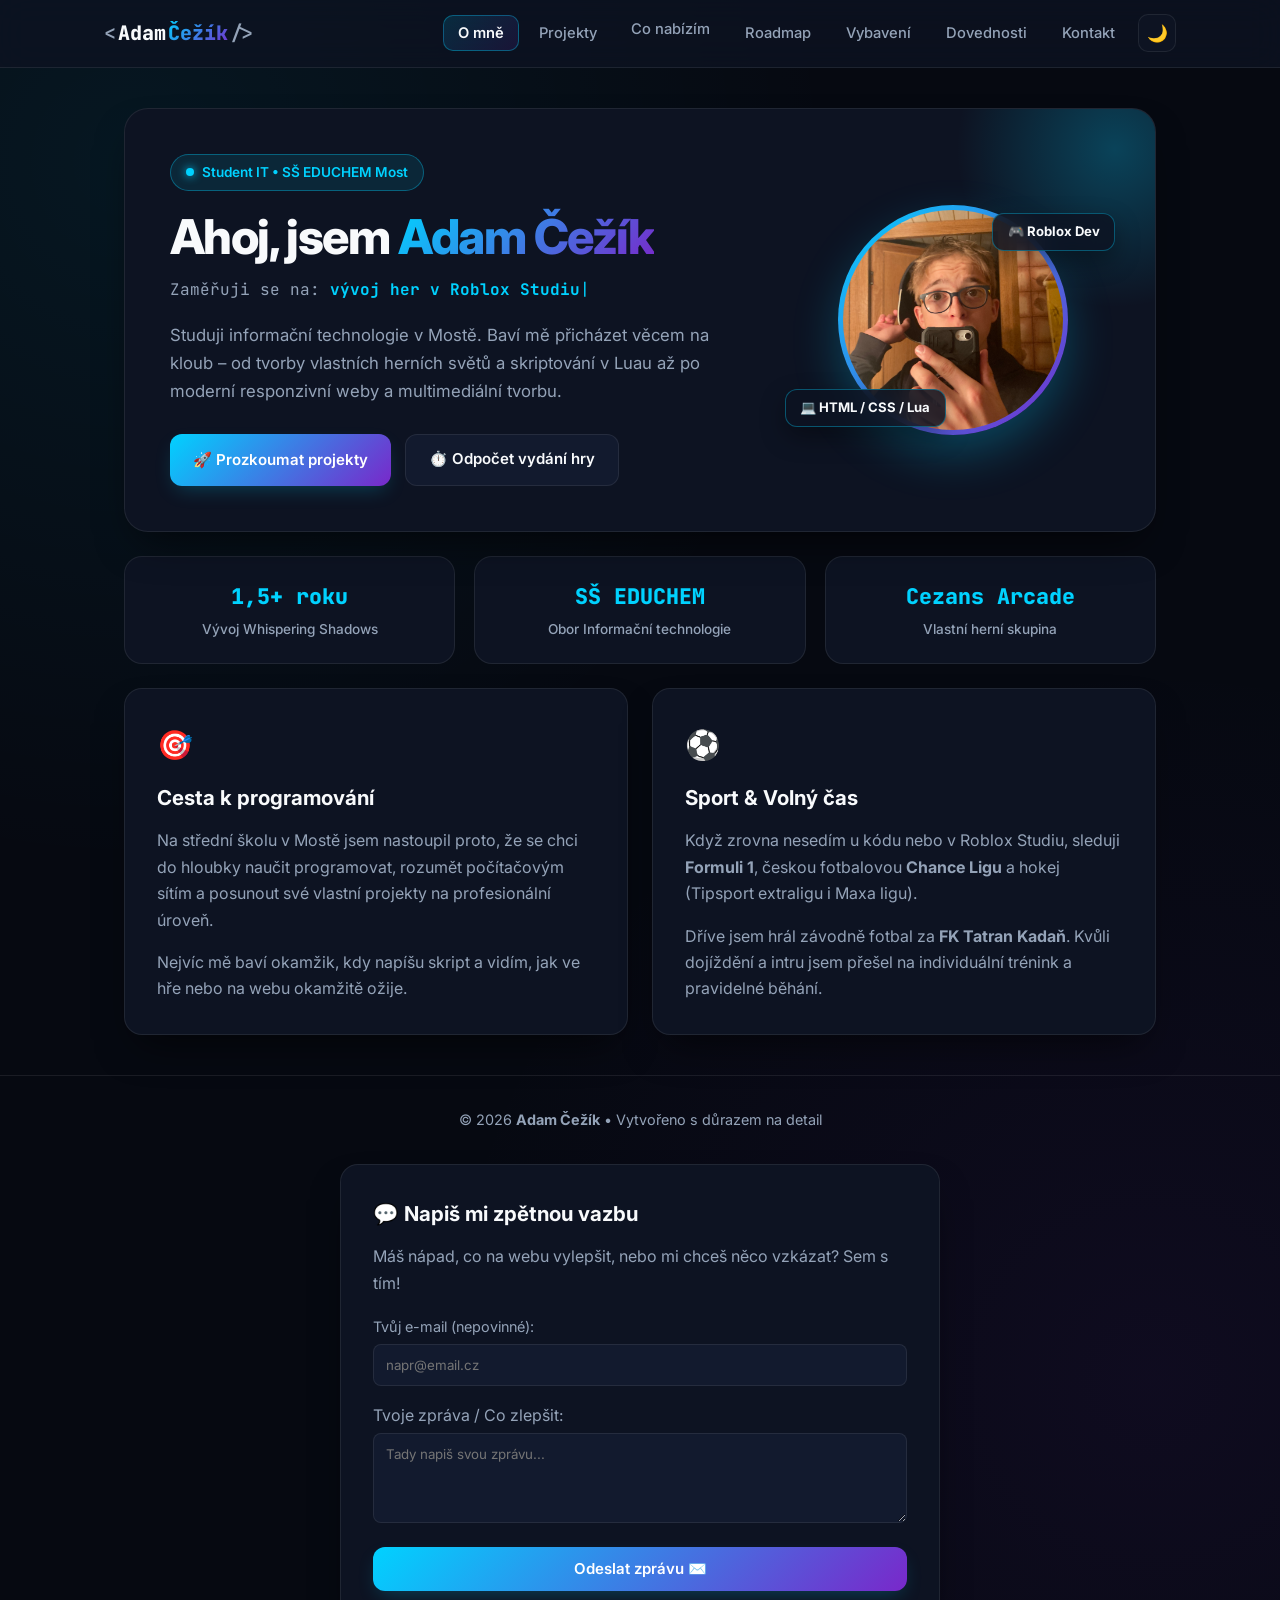
==== commit 156120fe: "updated navigation menu in index.html to include a button for 'Co nabízím' that switches to the Nabi" ====
--- a/index.html
+++ b/index.html
@@ -19,7 +19,7 @@
                 <ul class="nav-menu" id="navMenu">
                     <li><button class="nav-btn active" onclick="switchTab(event, 'o-mne')">O mně</button></li>
                     <li><button class="nav-btn" onclick="switchTab(event, 'projekty')">Projekty</button></li>
-                     <li><button class="nav-btn" onclick="switchTab(event, 'Nabidka.html')">Co nabízím</button></li>
+                    <li><a class="nav-btn" href="Nabidka.html">Co nabízím</a></li>
                     <li><button class="nav-btn" onclick="switchTab(event, 'roadmap')">Roadmap</button></li>
                     <li><button class="nav-btn" onclick="switchTab(event, 'vybaveni')">Vybavení</button></li>
                     <li><button class="nav-btn" onclick="switchTab(event, 'co-umim')">Dovednosti</button></li>
